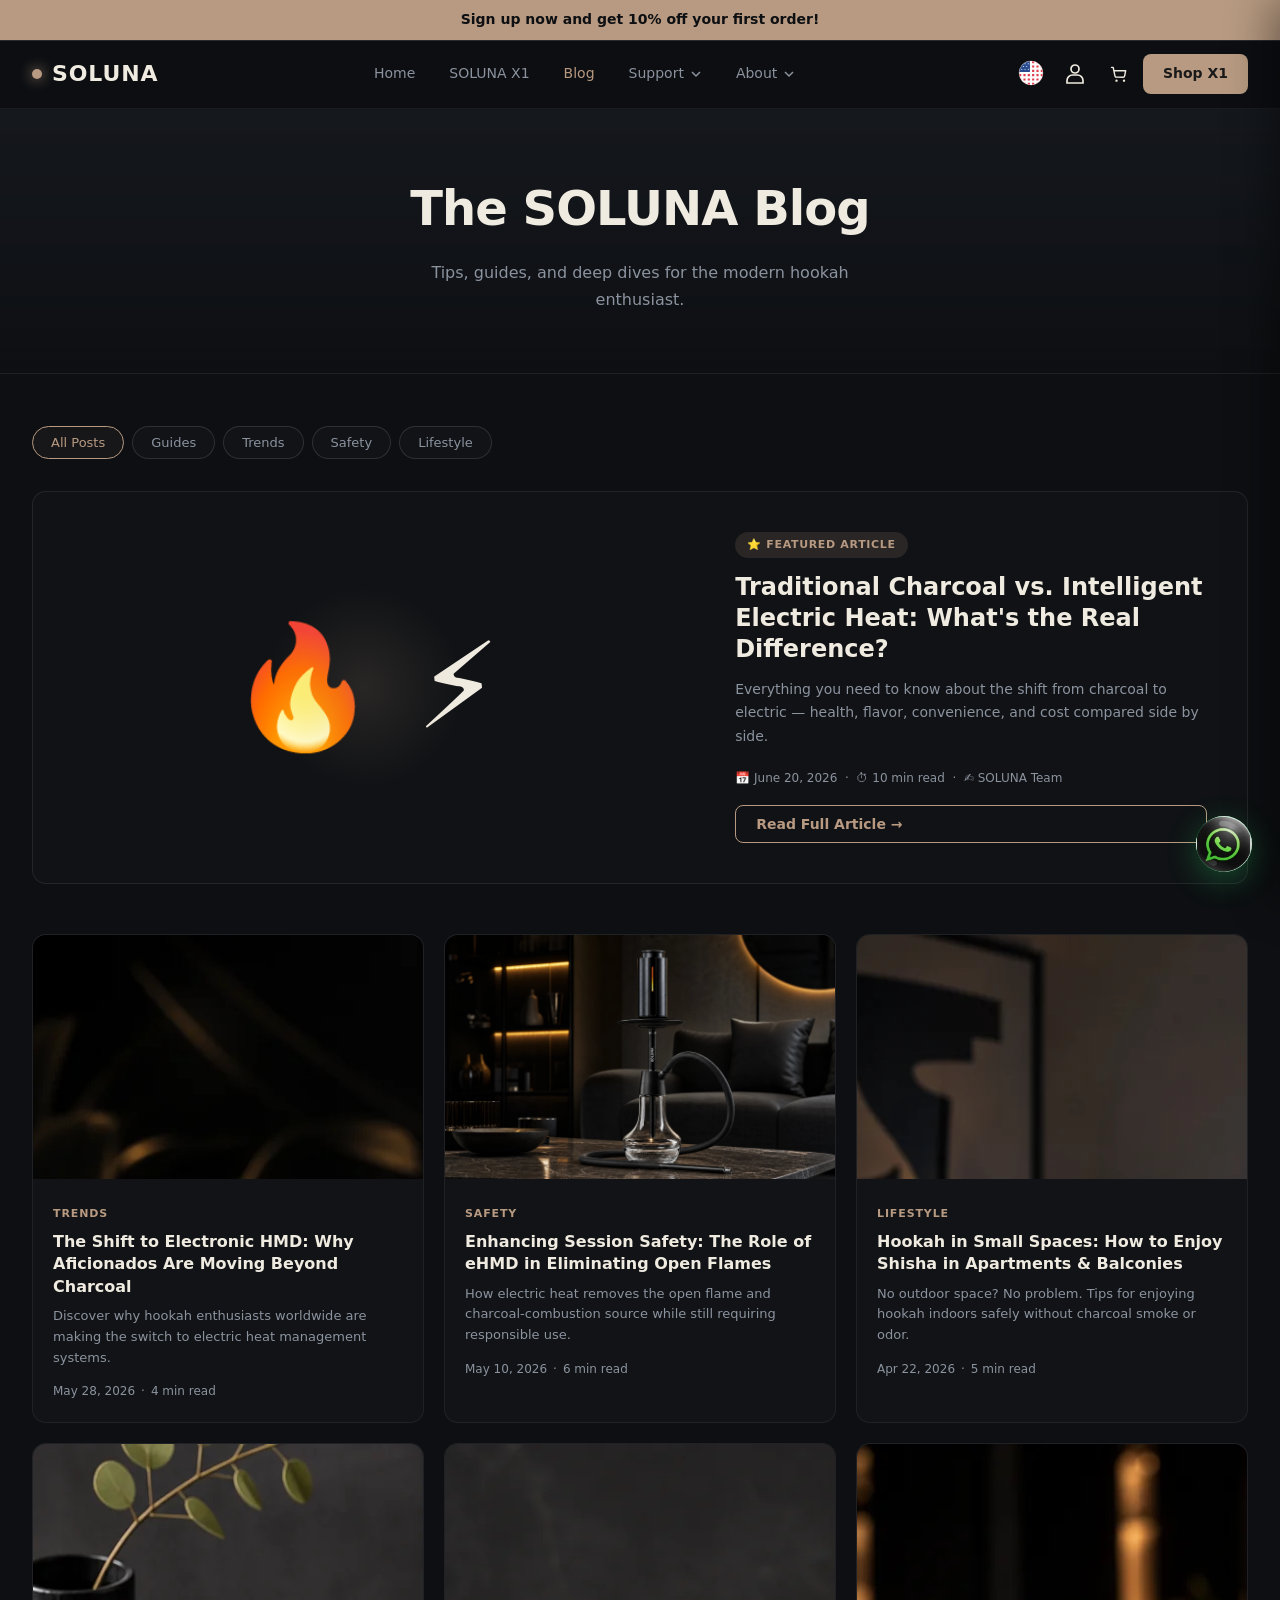
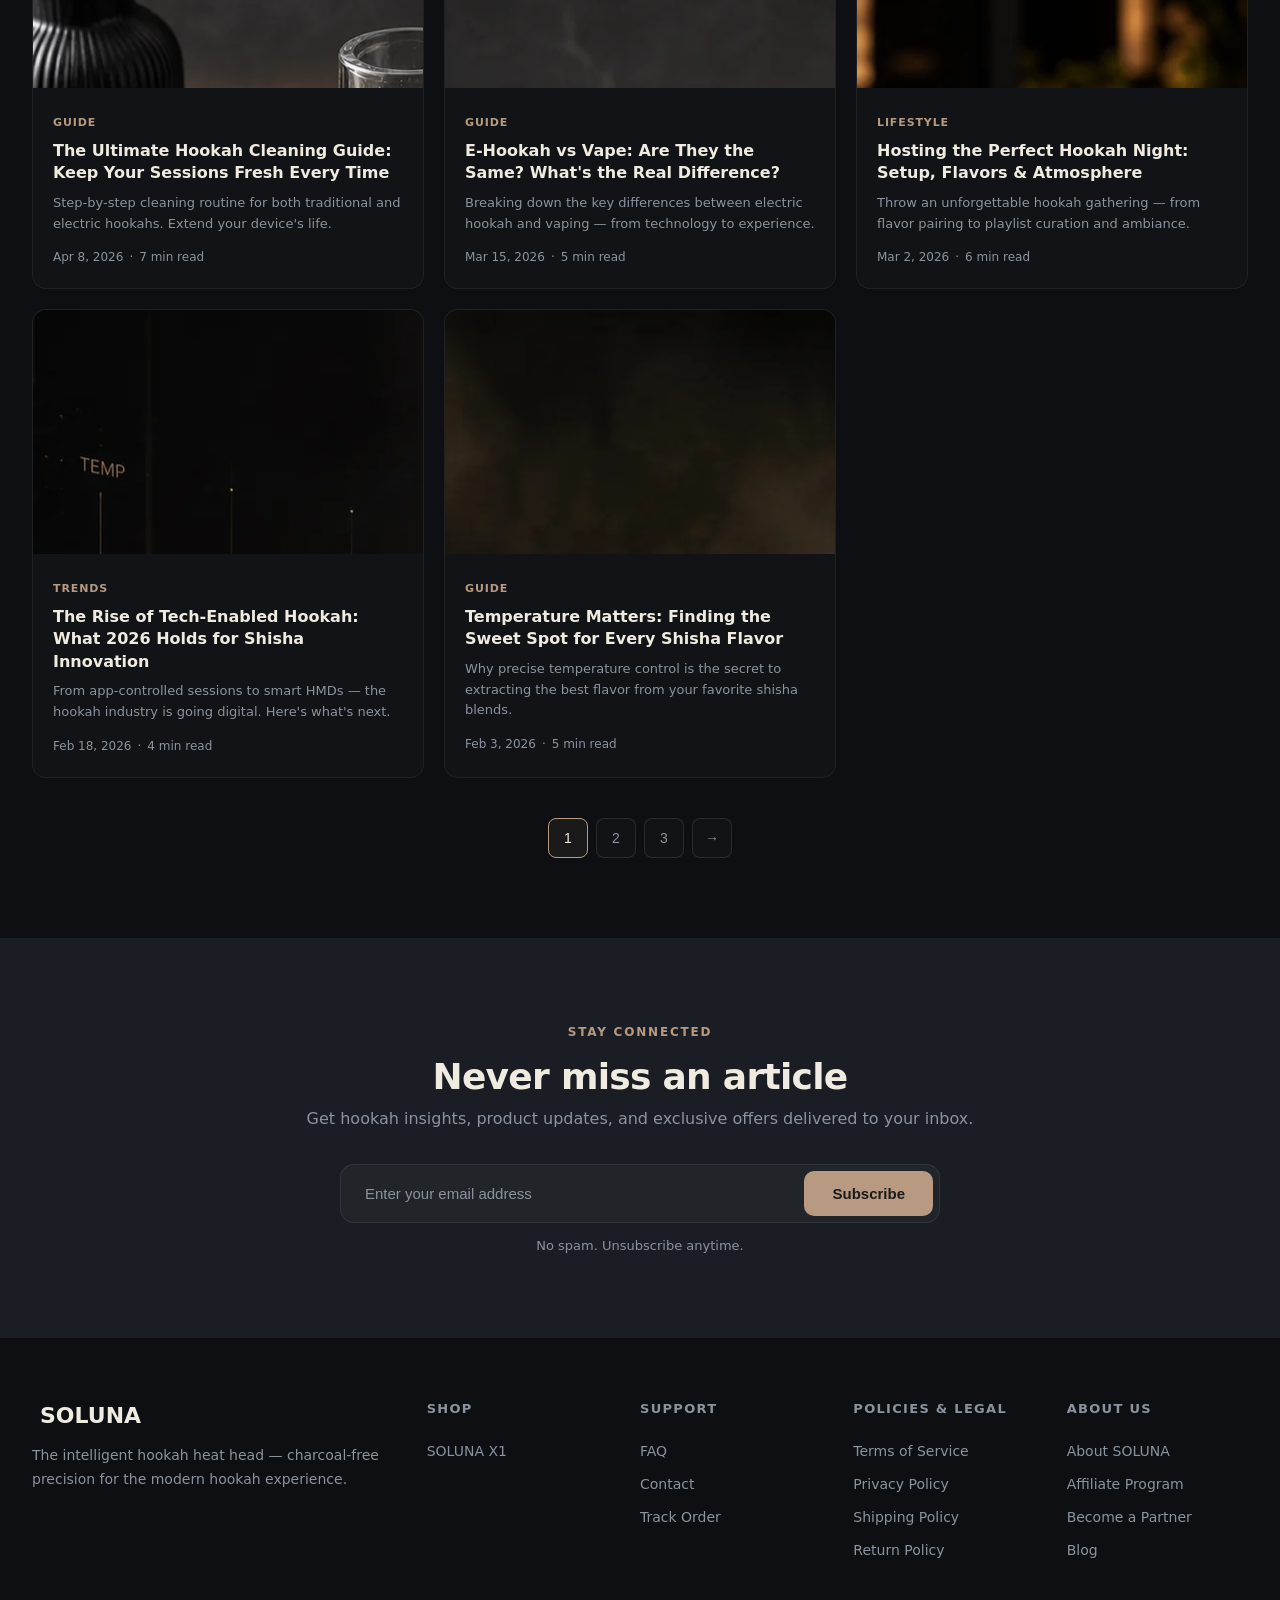
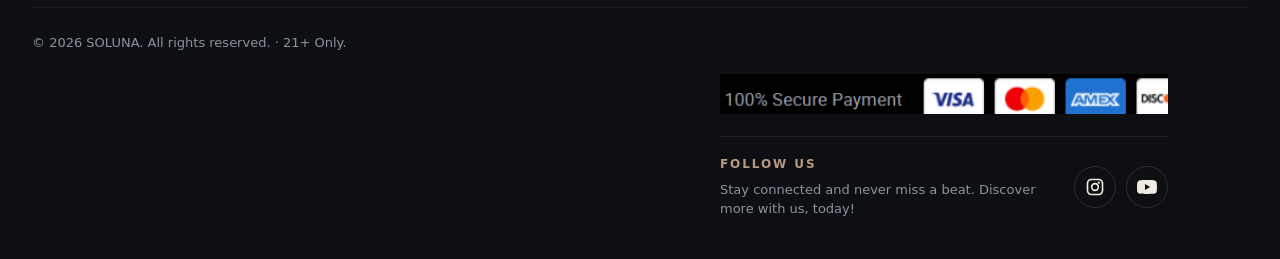
==== index.html @ 717efa57 "Publish SOLUNA blog" ====
<!DOCTYPE html>
<html lang="en">
<head>
<meta charset="UTF-8">
<meta name="viewport" content="width=device-width, initial-scale=1.0">
<title>SOLUNA Blog — Hookah Insights, Guides & Trends</title>
<meta name="description" content="Discover hookah insights, guides, and trends. Learn about electric hookah, traditional charcoal comparisons, and the future of shisha.">
<style>
:root {
  --ink: #0d0f12;
  --charcoal: #1a1e24;
  --ash: #2a3038;
  --mist: #8b939f;
  --cream: #f0ebe0;
  /* Digital approximation of PANTONE 2312 C. */
  --pantone-2312-c: #b79a81;
  --gold: var(--pantone-2312-c);
  --gold-light: var(--pantone-2312-c);
  --gold-glow: rgba(183,154,129,.18);
  --red: #c0392b;
  --green: #27ae60;
  --max: 1280px;
  --radius: 14px;
  --announcement-height: 40px;
}
* { margin:0; padding:0; box-sizing:border-box; }
html { scroll-behavior:smooth; }
body {
  font-family: 'Inter', 'Segoe UI', system-ui, -apple-system, sans-serif;
  background: var(--ink);
  color: var(--cream);
  line-height: 1.65;
  overflow-x: hidden;
}

/* ----- ANNOUNCEMENT + NAV ----- */
.announcement-bar {
  position:sticky; top:0; z-index:110; height:var(--announcement-height);
  padding:0 20px; display:grid; place-items:center; background:var(--pantone-2312-c);
  color:var(--ink); box-shadow:0 1px 0 rgba(255,255,255,.12);
}
.announcement-bar button {
  width:100%; height:100%; border:0; background:transparent; color:inherit;
  font:inherit; font-size:14px; font-weight:650; cursor:pointer; text-align:center;
}
.announcement-bar strong { font-weight:850; }
.announcement-bar button:hover { text-decoration:underline; text-underline-offset:3px; }
.announcement-bar button:focus-visible { outline:2px solid var(--ink); outline-offset:-4px; }
.navbar {
  position:sticky; top:var(--announcement-height); z-index:100;
  backdrop-filter:blur(20px); -webkit-backdrop-filter:blur(20px);
  background:rgba(13,15,18,.78); border-bottom:1px solid rgba(255,255,255,.06);
}
.nav-inner {
  max-width:var(--max); margin:0 auto; padding:0 32px;
  display:flex; align-items:center; justify-content:space-between; height:68px; gap:20px;
}
.nav-logo { display:flex; align-items:center; gap:10px; font-weight:700; font-size:22px; letter-spacing:.04em; color:var(--cream); text-decoration:none; }
.nav-logo .dot { width:10px; height:10px; border-radius:50%; background:var(--gold); box-shadow:0 0 14px var(--gold-light); }
.nav-links { display:flex; gap:6px; align-items:center; }
.nav-links a { color:var(--mist); font-size:14px; padding:8px 14px; border-radius:8px; transition:.2s; text-decoration:none; }
.nav-links a:hover { color:var(--cream); background:rgba(255,255,255,.05); }
.nav-dropdown { position:relative; }
.nav-dropdown-trigger { display:flex; align-items:center; gap:6px; padding:8px 14px; border:0; border-radius:8px; background:transparent; color:var(--mist); font:inherit; font-size:14px; cursor:pointer; transition:.2s; }
.nav-dropdown-trigger:hover, .nav-dropdown:focus-within .nav-dropdown-trigger { color:var(--cream); background:rgba(255,255,255,.05); }
.nav-dropdown-trigger svg { width:12px; height:12px; transition:transform .2s; }
.nav-dropdown:hover .nav-dropdown-trigger svg, .nav-dropdown:focus-within .nav-dropdown-trigger svg { transform:rotate(180deg); }
.nav-dropdown-menu { position:absolute; top:calc(100% + 10px); left:0; min-width:190px; padding:8px; background:rgba(23,27,32,.98); border:1px solid rgba(255,255,255,.1); border-radius:12px; box-shadow:0 18px 50px rgba(0,0,0,.42); opacity:0; visibility:hidden; transform:translateY(-6px); transition:opacity .18s, transform .18s, visibility .18s; }
.nav-dropdown-menu::before { content:''; position:absolute; left:0; right:0; top:-12px; height:12px; }
.nav-dropdown:hover .nav-dropdown-menu, .nav-dropdown:focus-within .nav-dropdown-menu { opacity:1; visibility:visible; transform:translateY(0); }
.nav-dropdown-menu a { display:block; padding:10px 12px; color:var(--cream); white-space:nowrap; }
.nav-dropdown-menu a:hover { color:var(--gold-light); background:rgba(183,154,129,.08); }
.nav-cta {
  padding:8px 20px; border-radius:8px; background:var(--gold); color:#1a1a1a;
  font-weight:600; font-size:14px; border:none; cursor:pointer; transition:.2s; text-decoration:none;
}
.nav-cta:hover { box-shadow:0 4px 20px var(--gold-glow); transform:translateY(-1px); }
.nav-hamburger { display:none; background:none; border:none; color:var(--cream); font-size:24px; cursor:pointer; }
.nav-cart-btn {
  position:relative; background:none; border:none; color:var(--cream); font-size:20px;
  cursor:pointer; padding:6px 10px; border-radius:8px; transition:.2s;
}
.nav-cart-btn:hover { background:rgba(255,255,255,.05); }
.nav-actions { display:flex; align-items:center; gap:4px; }
.nav-icon-btn { width:40px; height:40px; display:inline-flex; align-items:center; justify-content:center; position:relative; border:0; border-radius:10px; background:transparent; color:var(--cream); cursor:pointer; transition:.2s; }
.nav-icon-btn:hover { background:rgba(255,255,255,.06); color:var(--gold-light); }
.nav-icon-btn svg { width:24px; height:24px; stroke:currentColor; }
.language-flag { width:26px; height:26px; display:block; border-radius:50%; }
.language-menu { right:0; left:auto; min-width:150px; }
.language-menu button { width:100%; padding:10px 12px; border:0; border-radius:8px; background:transparent; color:var(--cream); text-align:left; cursor:pointer; font:inherit; font-size:13px; }
.language-menu button:hover { color:var(--gold-light); background:rgba(183,154,129,.08); }
.nav-cart-badge {
  position:absolute; top:-2px; right:-2px;
  background:var(--gold); color:#1a1a1a; font-size:10px; font-weight:700;
  width:18px; height:18px; border-radius:50%; display:flex; align-items:center; justify-content:center;
  display:none;
}
.nav-cart-badge.has-items { display:flex; }

/* ----- SECTIONS ----- */
section { padding:80px 32px; }
.section-inner { max-width:var(--max); margin:0 auto; }
.section-title { font-size:36px; font-weight:700; letter-spacing:-.02em; line-height:1.15; margin-bottom:16px; }
.section-sub { font-size:16px; color:var(--mist); max-width:600px; line-height:1.7; }

/* ----- BLOG HERO ----- */
.blog-hero {
  padding:60px 32px; text-align:center;
  background:linear-gradient(180deg, rgba(26,30,36,.6) 0%, var(--ink) 100%);
  border-bottom:1px solid rgba(255,255,255,.04);
}
.blog-hero h1 { font-size:clamp(28px, 4vw, 48px); font-weight:700; letter-spacing:-.02em; margin-bottom:12px; }
.blog-hero p { color:var(--mist); font-size:16px; max-width:500px; margin:0 auto; }

/* ----- CATEGORY FILTER ----- */
.cat-filter { display:flex; gap:8px; flex-wrap:wrap; margin:32px 0; }
.cat-tag {
  padding:8px 18px; border-radius:999px; border:1px solid rgba(255,255,255,.12);
  background:rgba(255,255,255,.02); color:var(--mist); font-size:13px;
  cursor:pointer; transition:.2s; font-family:inherit;
}
.cat-tag:hover, .cat-tag.active { border-color:var(--gold); color:var(--gold-light); background:rgba(183,154,129,.06); }

/* ----- FEATURED ARTICLE (Charcoal vs Electric) ----- */
.featured-article {
  margin-bottom:50px; background:rgba(255,255,255,.015);
  border:1px solid rgba(255,255,255,.08); border-radius:var(--radius);
  overflow:hidden;
}
.fa-banner {
  display:grid; grid-template-columns:1.2fr 1fr; min-height:360px;
}
.fa-banner-img {
  background:linear-gradient(135deg, var(--charcoal) 0%, var(--ash) 100%);
  display:flex; align-items:center; justify-content:center;
  font-size:120px; position:relative; overflow:hidden;
}
.fa-banner-img img { width:100%; height:100%; object-fit:cover; display:block; }
.fa-banner-img::before {
  content:''; position:absolute; width:200px; height:200px; border-radius:50%;
  background:radial-gradient(circle, rgba(183,154,129,.15) 0%, transparent 70%);
}
.fa-banner-text {
  padding:40px; display:flex; flex-direction:column; justify-content:center;
}
.fa-badge {
  display:inline-block; padding:4px 12px; border-radius:999px;
  background:rgba(183,154,129,.15); color:var(--gold); font-size:11px;
  font-weight:700; letter-spacing:.06em; text-transform:uppercase; margin-bottom:14px;
  align-self:flex-start;
}
.fa-banner-text h2 { font-size:24px; line-height:1.3; margin-bottom:12px; }
.fa-banner-text p { color:var(--mist); font-size:14px; line-height:1.7; margin-bottom:20px; }
.fa-banner-text .fa-meta { font-size:12px; color:var(--mist); margin-bottom:16px; }

/* ----- FULL ARTICLE CONTENT ----- */
.article-full {
  padding:40px; border-top:1px solid rgba(255,255,255,.06);
  display:none;
}
.article-full.expanded { display:block; }
.article-full h2 {
  font-size:26px; margin:36px 0 14px; letter-spacing:-.01em;
  padding-top:24px; border-top:1px solid rgba(255,255,255,.06);
}
.article-full h2:first-of-type { border-top:none; padding-top:0; margin-top:0; }
.article-full h3 { font-size:18px; margin:20px 0 10px; color:var(--gold-light); }
.article-full p { font-size:15px; color:var(--mist); line-height:1.85; margin-bottom:16px; }
.article-full ul, .article-full ol { margin:12px 0 16px 20px; color:var(--mist); font-size:15px; line-height:1.8; }
.article-full li { margin-bottom:6px; }
.article-full blockquote {
  margin:24px 0; padding:20px 28px; border-left:3px solid var(--gold);
  background:rgba(255,255,255,.02); border-radius:0 var(--radius) var(--radius) 0;
  font-style:italic; color:var(--cream); font-size:16px;
}

/* Comparison mini-table inside article */
.article-compare-table {
  width:100%; border-collapse:collapse; margin:24px 0;
  border:1px solid rgba(255,255,255,.08); border-radius:var(--radius); overflow:hidden;
}
.article-compare-table th {
  padding:14px 18px; background:rgba(255,255,255,.03);
  font-size:13px; text-transform:uppercase; letter-spacing:.06em; text-align:left;
}
.article-compare-table th:first-child { color:var(--mist); }
.article-compare-table th:nth-child(2) { color:var(--red); }
.article-compare-table th:nth-child(3) { color:var(--green); }
.article-compare-table td {
  padding:12px 18px; font-size:14px; border-top:1px solid rgba(255,255,255,.04);
}
.article-compare-table td:first-child { font-weight:500; color:var(--cream); }
.article-compare-table .ac { color:var(--green); }
.article-compare-table .aw { color:var(--red); }

/* ----- BLOG GRID ----- */
.blog-grid { display:grid; grid-template-columns:repeat(3, 1fr); gap:20px; margin-top:32px; }
.blog-card {
  background:rgba(255,255,255,.02); border:1px solid rgba(255,255,255,.06);
  border-radius:var(--radius); overflow:hidden; transition:.25s; cursor:pointer;
}
.blog-card:hover { border-color:rgba(183,154,129,.25); transform:translateY(-4px); box-shadow:0 12px 40px rgba(0,0,0,.3); }
.blog-card-img {
  width:100%; aspect-ratio:16/10; object-fit:cover; display:block;
  background:var(--ash); display:flex; align-items:center; justify-content:center; font-size:60px;
}
.blog-card-img img { width:100%; height:100%; object-fit:cover; display:block; }
#blogGrid .blog-card-img { font-size:0; background-size:cover; background-position:center; }
#blogGrid .blog-card-img img { display:none; }
#blogGrid .blog-card:nth-child(1) .blog-card-img { background-image:url("[data-uri]")!important; }
#blogGrid .blog-card:nth-child(2) .blog-card-img { background-image:url("[data-uri]")!important; }
#blogGrid .blog-card:nth-child(3) .blog-card-img { background-image:url("[data-uri]")!important; }
#blogGrid .blog-card:nth-child(4) .blog-card-img { background-image:url("[data-uri]")!important; }
#blogGrid .blog-card:nth-child(5) .blog-card-img { background-image:url("[data-uri]")!important; }
#blogGrid .blog-card:nth-child(6) .blog-card-img { background-image:url("[data-uri]")!important; }
#blogGrid .blog-card:nth-child(7) .blog-card-img { background-image:url("[data-uri]")!important; }
#blogGrid .blog-card:nth-child(8) .blog-card-img { background-image:url("[data-uri]")!important; }
.blog-card-body { padding:20px; }
.blog-card-tag {
  display:inline-block; font-size:11px; letter-spacing:.08em; text-transform:uppercase;
  color:var(--gold); font-weight:700; margin-bottom:8px;
}
.blog-card h4 { font-size:16px; margin-bottom:8px; line-height:1.4; font-weight:700; }
.blog-card p { font-size:13px; color:var(--mist); line-height:1.6; margin-bottom:14px; }
.blog-card .blog-meta { font-size:12px; color:var(--mist); display:flex; align-items:center; gap:6px; }

/* ----- PAGINATION ----- */
.pagination { display:flex; justify-content:center; gap:8px; margin-top:40px; }
.pagination button {
  width:40px; height:40px; border-radius:8px; border:1px solid rgba(255,255,255,.1);
  background:rgba(255,255,255,.02); color:var(--mist); font-size:14px; cursor:pointer; transition:.2s;
}
.pagination button:hover, .pagination button.active { border-color:var(--gold); color:var(--cream); background:rgba(183,154,129,.08); }

/* ----- NEWSLETTER ----- */
.newsletter { background:var(--charcoal); text-align:center; }
.nl-box {
  max-width:600px; margin:32px auto 0; display:flex; gap:12px;
  background:rgba(255,255,255,.03); border:1px solid rgba(255,255,255,.08);
  border-radius:var(--radius); padding:6px;
}
.nl-box input {
  flex:1; background:transparent; border:none; padding:14px 18px;
  color:var(--cream); font-size:15px; outline:none; min-width:0;
}
.nl-box input::placeholder { color:var(--mist); }
.nl-box button {
  padding:14px 28px; border-radius:10px; background:var(--gold);
  color:#1a1a1a; font-weight:700; font-size:15px; border:none; cursor:pointer; white-space:nowrap; transition:.2s;
}
.nl-box button:hover { box-shadow:0 4px 20px var(--gold-glow); }

/* ----- FOOTER ----- */
footer { padding:60px 32px 40px; border-top:1px solid rgba(255,255,255,.06); background:var(--ink); }
.footer-inner { max-width:var(--max); margin:0 auto; display:grid; grid-template-columns:2fr repeat(4, 1fr); gap:32px; }
.footer-brand .flogo { font-size:22px; font-weight:700; margin-bottom:10px; display:flex; align-items:center; gap:8px; }
.footer-brand p { color:var(--mist); font-size:14px; line-height:1.7; }
.footer-col h4 { font-size:13px; text-transform:uppercase; letter-spacing:.1em; color:var(--mist); margin-bottom:16px; }
.footer-col a { display:block; color:var(--mist); font-size:14px; padding:5px 0; text-decoration:none; transition:.2s; }
.footer-col a:hover { color:var(--cream); }
.footer-bottom {
  max-width:var(--max); margin:40px auto 0; padding-top:24px;
  border-top:1px solid rgba(255,255,255,.06); display:flex; justify-content:space-between;
  flex-wrap:wrap; gap:12px; font-size:13px; color:var(--mist);
}
.footer-utility {
  max-width:var(--max); margin:20px auto 0; padding-right:80px;
  display:flex; flex-direction:column; align-items:flex-end;
}
.secure-payment-lockup {
  position:relative; width:min(448px, calc(100% - 96px)); aspect-ratio:448 / 40;
  overflow:hidden;
}
.secure-payment-lockup img {
  position:absolute; width:152.68%; max-width:none; height:auto;
  left:-17.4%; top:-140%; display:block;
}
.footer-follow {
  width:min(448px, calc(100% - 96px)); margin-top:22px; padding-top:18px;
  border-top:1px solid rgba(255,255,255,.08); display:grid;
  grid-template-columns:1fr auto; gap:24px; align-items:center;
}
.footer-follow h4 {
  margin:0 0 5px; color:var(--pantone-2312-c); font-size:12px;
  font-weight:800; letter-spacing:.16em;
}
.footer-follow p { margin:0; color:var(--mist); font-size:13px; line-height:1.5; }
.footer-follow-icons { display:flex; align-items:center; gap:10px; }
.footer-follow-icons a {
  width:42px; height:42px; border:1px solid rgba(255,255,255,.12); border-radius:50%;
  color:var(--cream); display:grid; place-items:center; text-decoration:none; transition:.2s;
}
.footer-follow-icons a:hover, .footer-follow-icons a:focus-visible {
  border-color:var(--pantone-2312-c); color:var(--pantone-2312-c); transform:translateY(-2px);
}
.footer-follow-icons svg { width:20px; height:20px; fill:currentColor; }

/* WhatsApp float */
.whatsapp-float {
  position:fixed; bottom:28px; right:28px; z-index:200;
  width:56px; height:56px; border-radius:50%; background:#25D366;
  display:flex; align-items:center; justify-content:center;
  font-size:28px; color:#fff; box-shadow:0 8px 30px rgba(37,211,102,.3);
  cursor:pointer; transition:.3s; text-decoration:none;
}
.whatsapp-float:hover { transform:scale(1.1); }
.whatsapp-float img { width:100%; height:100%; object-fit:cover; border-radius:50%; display:block; }

/* Read more / expand btn */
.btn-expand {
  display:inline-flex; align-items:center; gap:6px;
  padding:10px 20px; border-radius:8px; border:1px solid var(--gold);
  background:transparent; color:var(--gold); font-weight:600; font-size:14px;
  cursor:pointer; transition:.2s; font-family:inherit;
}
.btn-expand:hover { background:rgba(183,154,129,.1); }

/* ===== CART SIDEBAR (compact) ===== */
.cart-overlay { position:fixed; inset:0; z-index:500; background:rgba(0,0,0,0.6); display:none; }
.cart-overlay.show { display:block; }
.cart-sidebar {
  position:fixed; top:0; right:0; z-index:501; width:420px; max-width:100vw; height:100vh;
  background:var(--charcoal); border-left:1px solid rgba(255,255,255,.08);
  display:flex; flex-direction:column; transform:translateX(100%);
  transition:transform .35s cubic-bezier(0.4,0,0.2,1); box-shadow:-10px 0 40px rgba(0,0,0,.4);
}
.cart-sidebar.show { transform:translateX(0); }
.cart-header { display:flex; align-items:center; justify-content:space-between; padding:20px 24px; border-bottom:1px solid rgba(255,255,255,.08); }
.cart-header h3 { font-size:20px; display:flex; align-items:center; gap:10px; }
.cart-close { background:none; border:none; color:var(--mist); font-size:24px; cursor:pointer; padding:4px 8px; }
.cart-items { flex:1; overflow-y:auto; padding:16px 24px; }
.cart-item { display:flex; gap:14px; padding:16px 0; border-bottom:1px solid rgba(255,255,255,.06); align-items:flex-start; }
.cart-item-img { width:72px; height:72px; border-radius:8px; background:var(--ash); display:flex; align-items:center; justify-content:center; font-size:32px; flex-shrink:0; }
.cart-item-info { flex:1; }
.cart-item-info h4 { font-size:15px; margin-bottom:4px; }
.cart-item-info .ci-price { color:var(--gold-light); font-weight:700; font-size:16px; }
.cart-qty-row { display:flex; align-items:center; gap:10px; margin-top:8px; }
.cart-qty-row button { width:28px; height:28px; border-radius:6px; border:1px solid rgba(255,255,255,.15); background:rgba(255,255,255,.03); color:var(--cream); cursor:pointer; font-size:16px; display:flex; align-items:center; justify-content:center; }
.cart-qty-row span { min-width:20px; text-align:center; font-weight:600; }
.cart-item-remove { color:var(--red); background:none; border:none; cursor:pointer; font-size:12px; margin-top:8px; }
.cart-empty { text-align:center; padding:60px 20px; color:var(--mist); }
.cart-footer { padding:20px 24px; border-top:1px solid rgba(255,255,255,.08); background:rgba(0,0,0,.2); }
.cart-total-row { display:flex; justify-content:space-between; align-items:center; padding:0 0 16px; font-size:17px; }
.cart-total-row .total-price { font-size:28px; font-weight:800; color:var(--gold-light); }
.cart-payment-grid { display:grid; grid-template-columns:1fr 1fr; gap:8px; }
.cart-payment-btn { display:flex; align-items:center; justify-content:center; gap:8px; padding:12px; border-radius:10px; font-size:14px; font-weight:600; cursor:pointer; border:none; transition:.2s; font-family:inherit; }
.cart-paypal { background:var(--pantone-2312-c); color:#1a1a1a; }
.cart-stripe { background:#635bff; color:#fff; }
.cart-whatsapp { background:#25D366; color:#fff; grid-column:1/-1; }
.cart-tax-note { font-size:11px; color:var(--mist); text-align:center; margin-top:10px; }
.register-overlay { position:fixed; inset:0; z-index:550; display:none; align-items:center; justify-content:center; padding:20px; background:rgba(0,0,0,.72); backdrop-filter:blur(8px); }
.register-overlay.show { display:flex; }
.register-card { width:min(420px,100%); padding:30px; border:1px solid rgba(255,255,255,.1); border-radius:16px; background:var(--charcoal); box-shadow:0 24px 70px rgba(0,0,0,.5); }
.register-card h2 { font-size:24px; margin-bottom:6px; }
.register-card p { color:var(--mist); font-size:14px; margin-bottom:20px; }
.register-card input { width:100%; margin-bottom:12px; padding:13px 14px; border:1px solid rgba(255,255,255,.12); border-radius:9px; background:rgba(255,255,255,.04); color:var(--cream); font:inherit; }
.register-actions { display:flex; gap:10px; margin-top:4px; }
.register-actions button { flex:1; padding:12px; border-radius:9px; border:1px solid rgba(255,255,255,.14); background:transparent; color:var(--cream); font-weight:700; cursor:pointer; }
.register-actions .register-submit { border-color:var(--gold); background:var(--gold); color:#181818; }

/* ===== RESPONSIVE ===== */
@media (max-width:1024px) {
  .fa-banner { grid-template-columns:1fr; }
  .fa-banner-img { min-height:240px; }
  .blog-grid { grid-template-columns:repeat(2, 1fr); }
}
@media (max-width:768px) {
  :root { --announcement-height:48px; }
  .announcement-bar { padding:0 14px; }
  .announcement-bar button { font-size:13px; line-height:1.25; }
  .nav-links { display:none; }
  .nav-hamburger { display:block; }
  .nav-inner { padding:0 16px; }
  .nav-actions { margin-left:auto; }
  .nav-cta { display:none; }
  section { padding:50px 16px; }
  .blog-grid { grid-template-columns:1fr; }
  .section-title { font-size:28px; }
  .fa-banner-text { padding:28px 20px; }
  .article-full { padding:24px 20px; }
  .article-full h2 { font-size:22px; }
  .footer-inner { grid-template-columns:1fr 1fr; }
  .footer-utility { width:100%; padding-right:0; align-items:center; }
  .secure-payment-lockup { width:min(448px, 100%); }
  .footer-follow { width:min(448px, 100%); margin-bottom:56px; }
  .nl-box { flex-direction:column; }
  .nl-box button { width:100%; }
}
@media (max-width:480px) {
  .footer-inner { grid-template-columns:1fr; }
  .footer-follow { grid-template-columns:1fr; gap:14px; }
}
</style>
<!-- Meta Pixel Code -->
<script>
!function(f,b,e,v,n,t,s)
{if(f.fbq)return;n=f.fbq=function(){n.callMethod?
n.callMethod.apply(n,arguments):n.queue.push(arguments)};
if(!f._fbq)f._fbq=n;n.push=n;n.loaded=!0;n.version='2.0';
n.queue=[];t=b.createElement(e);t.async=!0;
t.src=v;s=b.getElementsByTagName(e)[0];
s.parentNode.insertBefore(t,s)}(window, document,'script',
'https://connect.facebook.net/en_US/fbevents.js');
fbq('init', '2122987451609957');
fbq('init', '1715525909645595');
fbq('track', 'PageView');
</script>
<noscript><img height="1" width="1" style="display:none"
src="https://www.facebook.com/tr?id=2122987451609957&ev=PageView&noscript=1"
/><img height="1" width="1" style="display:none"
src="https://www.facebook.com/tr?id=1715525909645595&ev=PageView&noscript=1"
/></noscript>
<!-- End Meta Pixel Code -->
</head>
<body>

<!-- ===== SIGN-UP OFFER ===== -->
<div class="announcement-bar">
  <button type="button" onclick="openRegisterModal()" aria-label="Register now to get 10% off your first order">
    Sign up now and get <strong>10% off</strong> your first order!
  </button>
</div>

<!-- ===== NAVBAR ===== -->
<nav class="navbar">
  <div class="nav-inner">
    <a href="soluna-homepage.html#hero" class="nav-logo"><span class="dot"></span>SOLUNA</a>
    <div class="nav-links">
      <a href="soluna-homepage.html#hero">Home</a>
      <a href="soluna-x1.html">SOLUNA X1</a>
      <a href="blog.html#post2" style="color:var(--gold-light);">Blog</a>
      <div class="nav-dropdown">
        <button class="nav-dropdown-trigger" type="button">Support <svg viewBox="0 0 12 12" aria-hidden="true"><path d="m2 4 4 4 4-4" fill="none" stroke="currentColor" stroke-width="1.5"/></svg></button>
        <div class="nav-dropdown-menu"><a href="support.html#faq">FAQ</a><a href="support.html#contact">Contact</a><a href="support.html#track">Track Order</a></div>
      </div>
      <div class="nav-dropdown">
        <button class="nav-dropdown-trigger" type="button">About <svg viewBox="0 0 12 12" aria-hidden="true"><path d="m2 4 4 4 4-4" fill="none" stroke="currentColor" stroke-width="1.5"/></svg></button>
        <div class="nav-dropdown-menu"><a href="about.html#about">About SOLUNA</a><a href="about.html#affiliate">Affiliate Program</a><a href="about.html#partner">Become a Partner</a><a href="blog.html">Blog</a></div>
      </div>
    </div>
    <div class="nav-actions">
      <div class="nav-dropdown">
        <button class="nav-icon-btn" type="button" title="Language" aria-label="Choose language"><img class="language-flag" src="[data-uri]" alt="English"></button>
        <div class="nav-dropdown-menu language-menu"><button type="button" onclick="setLanguage('en')">English</button><button type="button" onclick="setLanguage('de')">Deutsch</button><button type="button" onclick="setLanguage('fr')">Français</button><button type="button" onclick="setLanguage('zh')">中文</button></div>
      </div>
      <button class="nav-icon-btn" type="button" onclick="openRegisterModal()" title="Register" aria-label="Register"><svg viewBox="0 0 24 24" fill="none" aria-hidden="true"><circle cx="12" cy="7" r="4" stroke-width="1.7"/><path d="M4 21v-2.4A5.6 5.6 0 0 1 9.6 13h4.8a5.6 5.6 0 0 1 5.6 5.6V21H4Z" stroke-width="1.7"/></svg></button>
      <button class="nav-icon-btn nav-cart-btn" onclick="openCart()" title="Cart" aria-label="Open cart"><svg viewBox="0 0 24 24" fill="none" aria-hidden="true"><path d="M3 4h2l2.1 10.2a2 2 0 0 0 2 1.6h7.7a2 2 0 0 0 2-1.6L20 8H6" stroke-width="1.7" stroke-linecap="round" stroke-linejoin="round"/><circle cx="9" cy="20" r="1.4" fill="currentColor" stroke="none"/><circle cx="18" cy="20" r="1.4" fill="currentColor" stroke="none"/></svg><span class="nav-cart-badge" id="navCartBadge">0</span></button>
      <a href="soluna-x1.html" class="nav-cta">Shop X1</a>
    </div>
    <button class="nav-hamburger">☰</button>
  </div>
</nav>

<!-- ===== BLOG HERO ===== -->
<section class="blog-hero">
  <h1>The SOLUNA Blog</h1>
  <p>Tips, guides, and deep dives for the modern hookah enthusiast.</p>
</section>

<!-- ===== BLOG CONTENT ===== -->
<section style="padding-top:20px;">
  <div class="section-inner">

    <!-- Category Filter -->
    <div class="cat-filter">
      <button class="cat-tag active" onclick="filterPosts('all', this)">All Posts</button>
      <button class="cat-tag" onclick="filterPosts('guide', this)">Guides</button>
      <button class="cat-tag" onclick="filterPosts('trends', this)">Trends</button>
      <button class="cat-tag" onclick="filterPosts('safety', this)">Safety</button>
      <button class="cat-tag" onclick="filterPosts('lifestyle', this)">Lifestyle</button>
    </div>

    <!-- ===== FEATURED: Charcoal vs Electric ===== -->
    <div class="featured-article" data-category="guide">
      <div class="fa-banner">
        <div class="fa-banner-img" role="img" aria-label="Traditional charcoal compared with the SOLUNA X1 electric heat system" style="background-image:url("[data-uri]");background-size:cover;background-position:center;font-size:0;">
          🔥&nbsp;⚡
        </div>
        <div class="fa-banner-text">
          <span class="fa-badge">⭐ Featured Article</span>
          <h2>Traditional Charcoal vs. Intelligent Electric Heat: What's the Real Difference?</h2>
          <p>Everything you need to know about the shift from charcoal to electric — health, flavor, convenience, and cost compared side by side.</p>
          <div class="fa-meta">📅 June 20, 2026 &nbsp;·&nbsp; ⏱ 10 min read &nbsp;·&nbsp; ✍️ SOLUNA Team</div>
          <button class="btn-expand" onclick="toggleArticle(this)" data-target="articleCharcoal">Read Full Article →</button>
        </div>
      </div>

      <!-- FULL ARTICLE: Charcoal vs Electric -->
      <div class="article-full" id="articleCharcoal">
        <h2>Traditional Charcoal Hookah vs. Intelligent Electric Hookah: The Complete Comparison</h2>
        <p>Hookah has been a cornerstone of social culture for centuries — from the coffeehouses of the Middle East to modern lounges across the globe. But while the ritual has evolved, the core technology has remained largely the same: <strong>burning charcoal to heat shisha molasses</strong>. That is, until now.</p>
        <p>At SOLUNA, we believe the hookah experience deserves a 21st-century upgrade. Our X1 Intelligent Hookah Heat Head replaces charcoal with adjustable electric heating — but what does that actually mean for your session? In this article, we break down every difference that matters.</p>

        <h2>How Traditional Charcoal Hookah Works</h2>
        <p>A traditional hookah session starts with lighting natural or quick-light charcoal. Once the coals are glowing red, they're placed on top of a foil-covered or HMD-covered bowl filled with shisha molasses. The heat from the coals gradually warms the molasses, producing vapor that travels down through the stem, bubbles through the water base, and up through the hose to the mouthpiece.</p>
        <h3>The Problems with Charcoal</h3>
        <ul>
          <li><strong>Setup time:</strong> Lighting coals takes 10–15 minutes — and that's with a proper burner. Quick-light coals are faster but contain chemical accelerants that affect flavor.</li>
          <li><strong>Temperature control is guesswork:</strong> Coals start too hot, burn out too fast, and fluctuate wildly with air movement. You're constantly rotating, ashing, and adding new coals — and the flavor changes with every adjustment.</li>
          <li><strong>Carbon monoxide risk:</strong> Burning charcoal produces CO — a colorless, odorless gas. In poorly ventilated spaces, CO levels can rise to concerning levels during a long session.</li>
          <li><strong>Charcoal taste:</strong> Even the best natural coals impart a subtle smoky note that masks the delicate flavors of premium shisha.</li>
          <li><strong>Mess and waste:</strong> Ash, spent coals, foil, and burnt tobacco residue make cleanup a chore. And you're buying coals over and over.</li>
        </ul>

        <h2>How the SOLUNA X1 Electric Hookah Works</h2>
        <p>The SOLUNA X1 uses an intelligent electric heating system positioned above the bowl. Its adjustable 240°C-380°C range gives users a more deliberate way to manage heat without charcoal.</p>
        <h3>The SOLUNA Difference</h3>
        <ul>
          <li><strong>No charcoal-lighting routine:</strong> Set up the X1 according to the manual and allow the electric heating system to preheat before use.</li>
          <li><strong>Adjustable heat:</strong> Select a setting within the 240°C-380°C range to support more consistent flavor release.</li>
          <li><strong>No charcoal combustion at the heat source:</strong> X1 uses electric heat, so it does not generate carbon monoxide from burning charcoal. Always follow the manual, local rules and appropriate ventilation requirements.</li>
          <li><strong>Pure flavor:</strong> No charcoal taste means you taste only the shisha. Premium flavors like mint, berry, and citrus come through with clarity you didn't know you were missing.</li>
          <li><strong>No charcoal ash:</strong> Allow components to cool, then clean approved removable parts according to the SOLUNA care instructions.</li>
        </ul>

        <h2>Side-by-Side Comparison</h2>
        <table class="article-compare-table">
          <tr><th>Dimension</th><th>Traditional Charcoal</th><th>SOLUNA X1 Electric</th></tr>
          <tr><td>Heat Preparation</td><td class="aw">Charcoal lighting required</td><td class="ac">Electric preheat; follow the manual</td></tr>
          <tr><td>Temperature Control</td><td class="aw">Manual charcoal management</td><td class="ac">Adjustable 240°C-380°C electric heat</td></tr>
          <tr><td>Flavor Consistency</td><td class="aw">Heat changes as coals burn</td><td class="ac">Designed for more consistent heat output</td></tr>
          <tr><td>Heat-source Emissions</td><td class="aw">CO generated by charcoal combustion</td><td class="ac">No charcoal-combustion CO at the heat source</td></tr>
          <tr><td>Flavor Purity</td><td class="aw">Charcoal taste masks notes</td><td class="ac">Pure shisha flavor only</td></tr>
          <tr><td>Reference Runtime</td><td class="aw">Varies by coal management</td><td class="ac">Approximately 3 hours; varies by use</td></tr>
          <tr><td>Indoor Safety</td><td class="aw">Open flame, fire hazard</td><td class="ac">No flame, auto shut-off</td></tr>
          <tr><td>Cleanup</td><td class="aw">Charcoal ash and spent coals</td><td class="ac">No charcoal ash; follow the care guide</td></tr>
          <tr><td>Session Equipment</td><td class="aw">Coal burner and charcoal tools required</td><td class="ac">No coal burner required</td></tr>
          <tr><td>Charcoal Consumables</td><td class="aw">Required for each session</td><td class="ac">Not required</td></tr>
        </table>

        <h2>The Health Perspective</h2>
        <p>Let's be clear: hookah is not a health product. Shisha molasses contains tobacco and nicotine, and inhaling any vapor carries risks. However, eliminating charcoal combustion removes one of the most well-documented harms of traditional hookah: <strong>carbon monoxide exposure</strong>.</p>
        <p>Studies have shown that a single traditional hookah session can expose users to CO levels comparable to smoking multiple cigarettes — not from the shisha, but from the burning coals. Using electric heat removes charcoal combustion as the heat source, but it does not make hookah use risk-free or remove the need to follow health, ventilation and local safety guidance.</p>

        <h2>The Flavor Question: Does Electric Really Taste Better?</h2>
        <p>This is the #1 question we get — and the answer is a resounding yes, according to our users. Here's why:</p>
        <ul>
          <li><strong>No charcoal overlay:</strong> Even premium coconut coals add a subtle smoky note to every session. Remove that, and suddenly you taste the full complexity of your shisha — the top notes, the sweetness, the cooling effect of mint.</li>
          <li><strong>No temperature spikes:</strong> Charcoal burns hottest right after lighting and then cools — so your first few pulls are harsh, and your last few are weak. The X1 is designed to provide more stable, adjustable heat than changing charcoal output.</li>
          <li><strong>Better for delicate flavors:</strong> Citrus, floral, and herbal shisha flavors are easily overpowered by charcoal. With the X1, they shine through clearly.</li>
        </ul>

        <h2>The Cost Breakdown</h2>
        <p>Let's do the math on a year of weekly hookah sessions:</p>
        <ul>
          <li><strong>Traditional:</strong> Charcoal sessions require recurring coal and related heat-management consumables.</li>
          <li><strong>SOLUNA X1:</strong> The suggested retail price is USD 299. It does not require charcoal consumables; actual electricity and operating costs vary by market and use.</li>
        </ul>
        <p>The X1 pays for itself in about 14 months — and that's before accounting for the better flavor, cleaner setup, and time saved.</p>

        <h2>Who Should Switch?</h2>
        <ul>
          <li><strong>Apartment dwellers:</strong> No open flame at the heat source. Follow building rules, local laws and ventilation guidance.</li>
          <li><strong>Lounge owners:</strong> Faster table turnover, no coal management, no ventilation headaches, and customers rave about the cleaner flavor.</li>
          <li><strong>Flavor enthusiasts:</strong> If you buy premium shisha to taste it — not charcoal — the X1 is a revelation.</li>
          <li><strong>Travelers:</strong> USB-C charging supports portability. Check airline, battery and destination rules before travel.</li>
          <li><strong>Anyone tired of the coal ritual:</strong> If lighting coals feels like a chore, the X1 makes hookah feel effortless again.</li>
        </ul>

        <blockquote>
          "I was the biggest skeptic. I thought electric meant weak clouds and bad flavor. After my first X1 session, I gave away my coal burner. I'm never going back."<br>
          <span style="font-size:14px;color:var(--mist);">— Marcus R., Verified SOLUNA X1 Owner</span>
        </blockquote>

        <h2>The Bottom Line</h2>
        <p>Traditional charcoal hookah isn't going anywhere — and for purists who love the ritual, it never will. But if you care about <strong>flavor purity, convenience, safety, and consistency</strong>, the electric hookah isn't just an alternative — it's an upgrade.</p>
        <p>The SOLUNA X1 delivers everything people love about hookah (thick clouds, rich flavor, social ritual) and removes everything they don't (coal management, CO risk, cleanup, inconsistency). It's not about replacing tradition. It's about giving you a better way to enjoy it.</p>

        <div style="margin-top:32px;display:flex;gap:12px;flex-wrap:wrap;">
          <a href="soluna-x1.html" style="display:inline-flex;align-items:center;gap:8px;padding:14px 32px;border-radius:10px;background:linear-gradient(135deg, var(--gold), var(--gold-light));color:#1a1a1a;font-weight:700;font-size:15px;text-decoration:none;">🛒 Explore SOLUNA X1 — $299</a>
          <a href="support.html" style="display:inline-flex;align-items:center;gap:8px;padding:14px 32px;border-radius:10px;background:transparent;border:1px solid rgba(255,255,255,.2);color:var(--cream);font-weight:600;font-size:15px;text-decoration:none;">💬 Still Have Questions?</a>
        </div>
      </div>
    </div>

    <!-- ===== BLOG GRID ===== -->
    <div class="blog-grid" id="blogGrid">

      <!-- Post 2 -->
      <div class="blog-card" id="post2" data-category="trends" onclick="window.location.href='post2.html'">
        <div class="blog-card-img" style="background:linear-gradient(135deg, #1a2a2a, #1a1e24);">🔬</div>
        <div class="blog-card-body">
          <span class="blog-card-tag">Trends</span>
          <h4>The Shift to Electronic HMD: Why Aficionados Are Moving Beyond Charcoal</h4>
          <p>Discover why hookah enthusiasts worldwide are making the switch to electric heat management systems.</p>
          <div class="blog-meta">May 28, 2026 <span>·</span> 4 min read</div>
        </div>
      </div>

      <!-- Post 3 -->
      <div class="blog-card" data-category="safety" onclick="window.location.href='post3.html'">
        <div class="blog-card-img"><img src="[data-uri]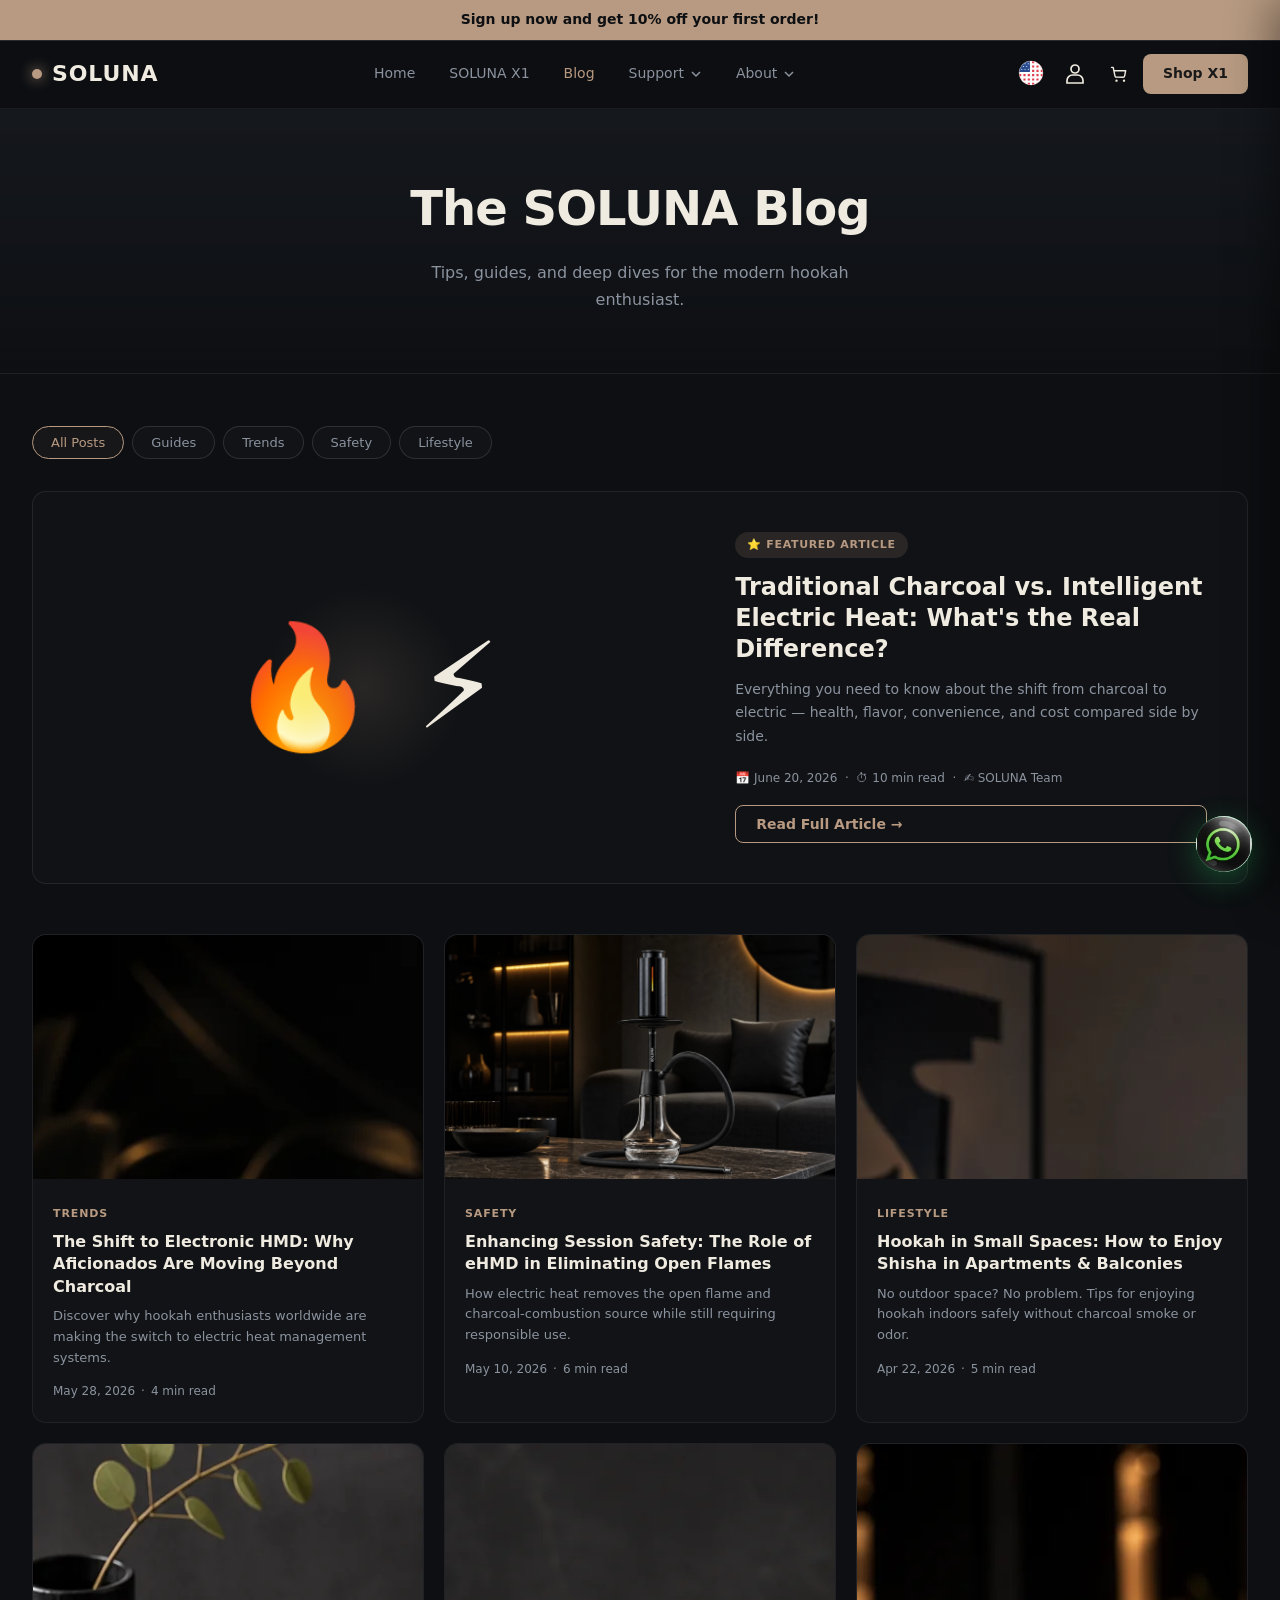
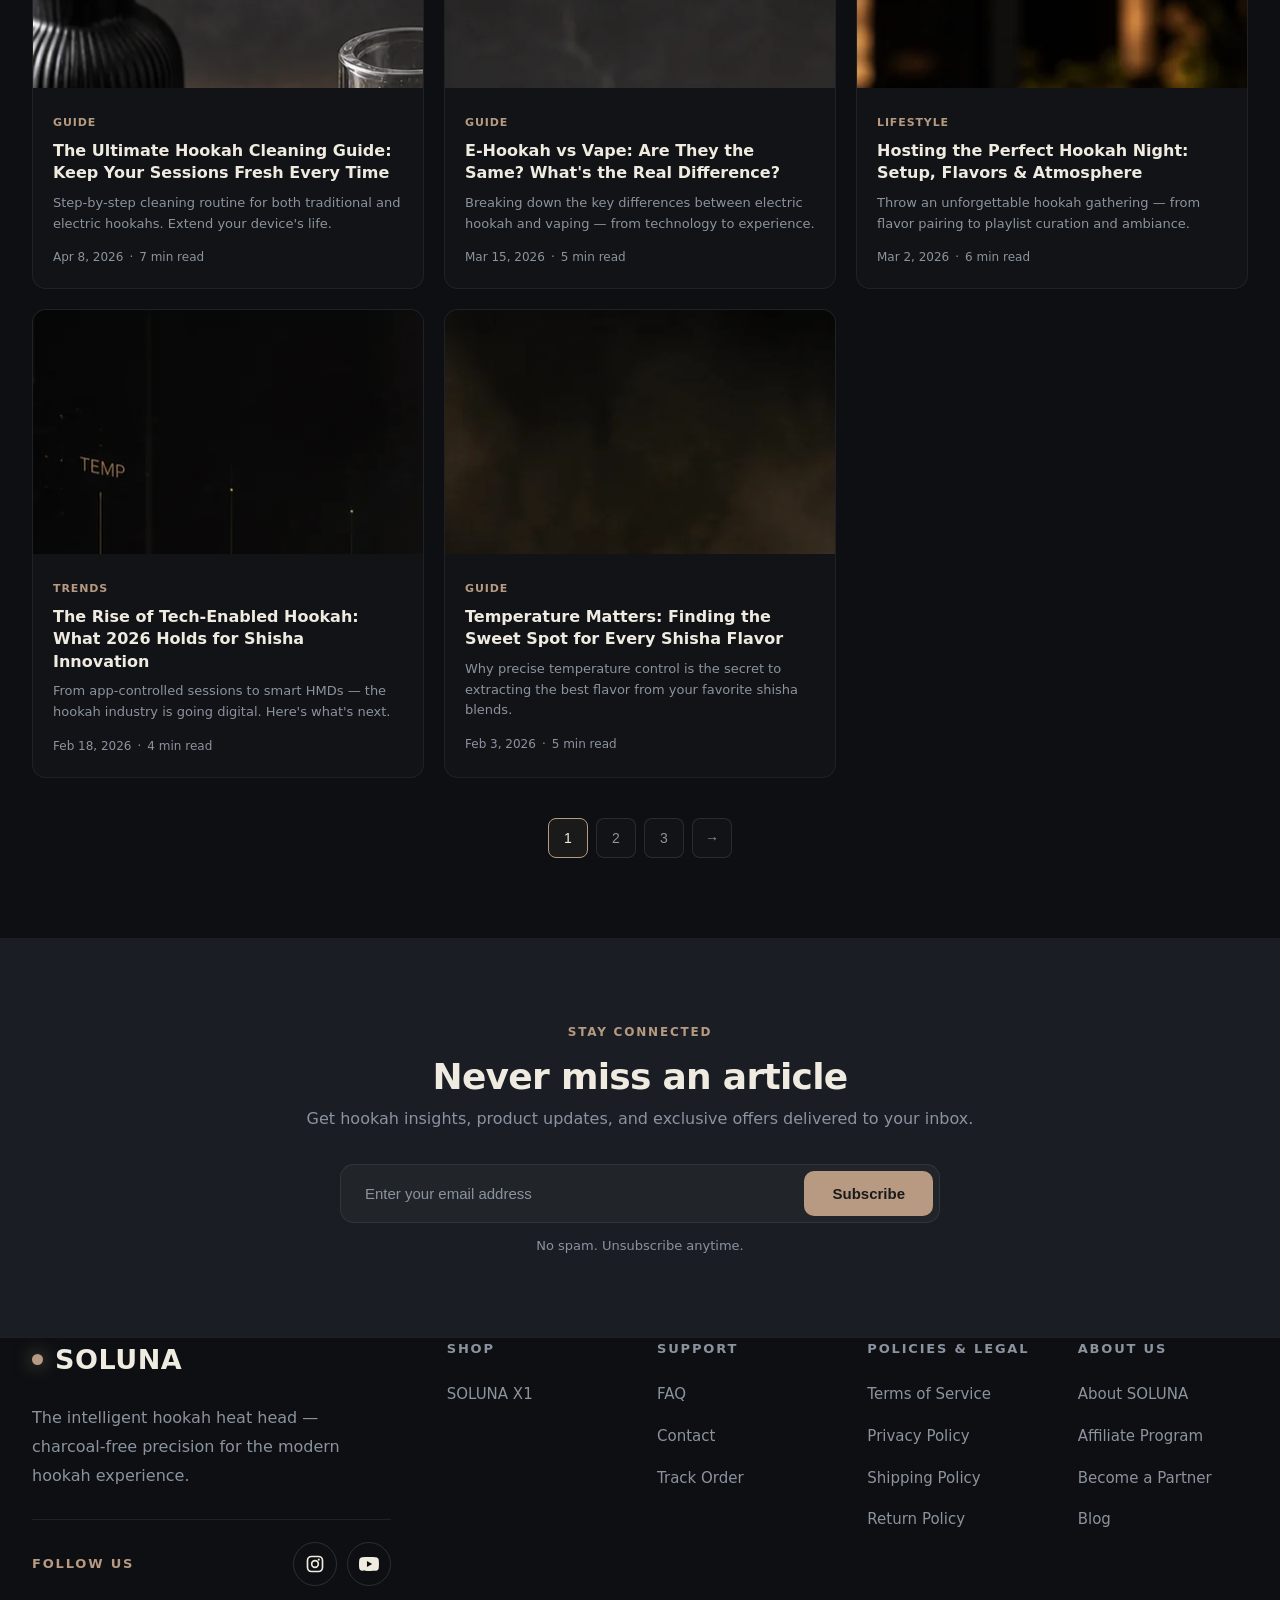
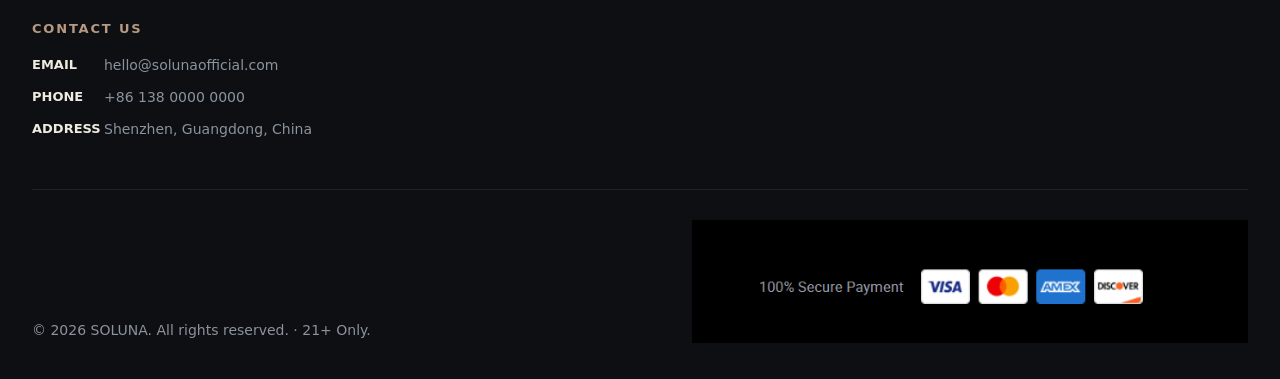
